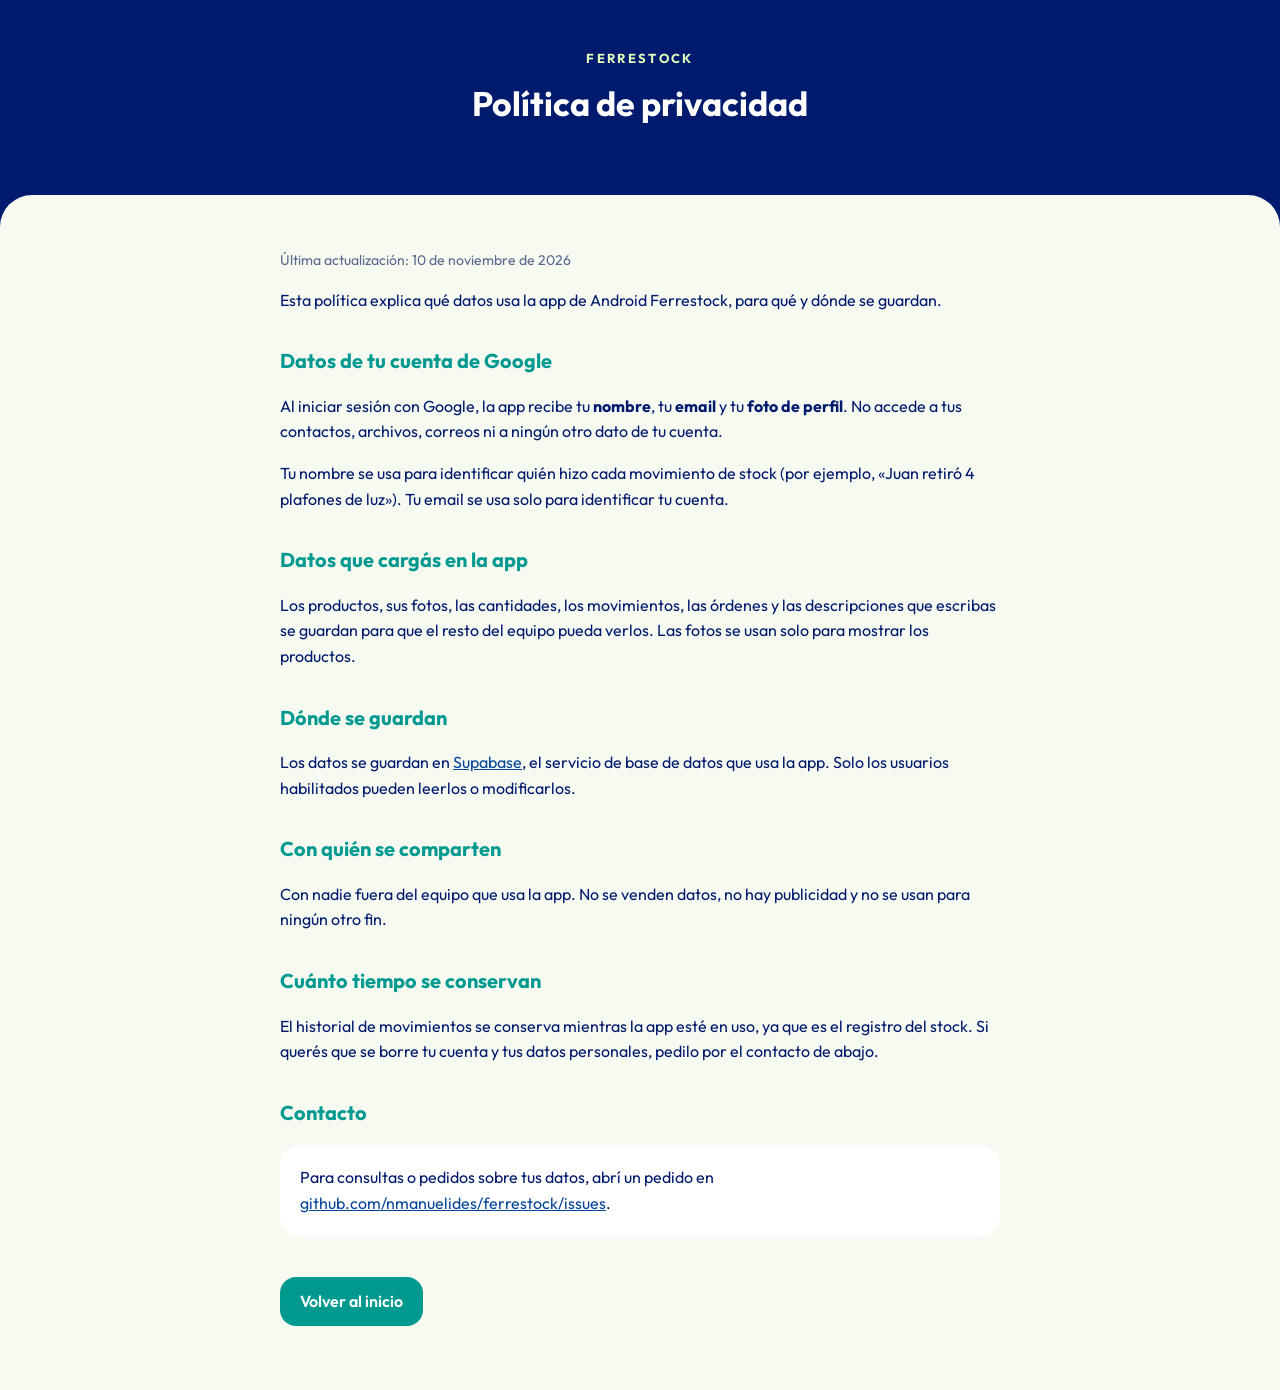
==== docs/privacidad.html @ d98bf33c "Add GitHub Pages home and privacy policy pages Google requires a home page and privacy policy link o" ====
<!doctype html>
<html lang="es">
<head>
  <meta charset="utf-8">
  <meta name="viewport" content="width=device-width, initial-scale=1">
  <title>Privacidad · Ferrestock</title>
  <link rel="stylesheet" href="style.css">
</head>
<body>
  <header>
    <div class="tag">FERRESTOCK</div>
    <h1>Política de privacidad</h1>
  </header>
  <main>
    <div class="wrap">
      <p class="muted">Última actualización: 10 de noviembre de 2026</p>

      <p>
        Esta política explica qué datos usa la app de Android Ferrestock, para
        qué y dónde se guardan.
      </p>

      <h2>Datos de tu cuenta de Google</h2>
      <p>
        Al iniciar sesión con Google, la app recibe tu <strong>nombre</strong>,
        tu <strong>email</strong> y tu <strong>foto de perfil</strong>. No accede
        a tus contactos, archivos, correos ni a ningún otro dato de tu cuenta.
      </p>
      <p>
        Tu nombre se usa para identificar quién hizo cada movimiento de stock
        (por ejemplo, «Juan retiró 4 plafones de luz»). Tu email se usa solo
        para identificar tu cuenta.
      </p>

      <h2>Datos que cargás en la app</h2>
      <p>
        Los productos, sus fotos, las cantidades, los movimientos, las órdenes
        y las descripciones que escribas se guardan para que el resto del equipo
        pueda verlos. Las fotos se usan solo para mostrar los productos.
      </p>

      <h2>Dónde se guardan</h2>
      <p>
        Los datos se guardan en <a href="https://supabase.com/privacy">Supabase</a>,
        el servicio de base de datos que usa la app. Solo los usuarios habilitados
        pueden leerlos o modificarlos.
      </p>

      <h2>Con quién se comparten</h2>
      <p>
        Con nadie fuera del equipo que usa la app. No se venden datos, no hay
        publicidad y no se usan para ningún otro fin.
      </p>

      <h2>Cuánto tiempo se conservan</h2>
      <p>
        El historial de movimientos se conserva mientras la app esté en uso, ya
        que es el registro del stock. Si querés que se borre tu cuenta y tus
        datos personales, pedilo por el contacto de abajo.
      </p>

      <h2>Contacto</h2>
      <div class="card">
        Para consultas o pedidos sobre tus datos, abrí un pedido en
        <a href="https://github.com/nmanuelides/ferrestock/issues">github.com/nmanuelides/ferrestock/issues</a>.
      </div>

      <nav>
        <a href="index.html">Volver al inicio</a>
      </nav>
    </div>
  </main>
</body>
</html>
---- docs/style.css ----
@import url("https://fonts.googleapis.com/css2?family=Outfit:wght@400;500;600;700&display=swap");

:root {
  --navy: #001a6e;
  --blue: #074799;
  --teal: #009990;
  --lime: #e1ffbb;
  --sheet: #f6faf0;
  --muted: #5a678f;
}

* { box-sizing: border-box; }

body {
  margin: 0;
  font-family: "Outfit", system-ui, sans-serif;
  background: var(--navy);
  color: var(--navy);
  line-height: 1.6;
}

header {
  padding: 48px 16px 64px;
  color: #fff;
  text-align: center;
}

header .tag {
  color: var(--lime);
  letter-spacing: 0.18em;
  font-weight: 700;
  font-size: 13px;
}

header h1 { margin: 8px 0 0; font-size: 34px; }

main {
  background: var(--sheet);
  border-radius: 32px 32px 0 0;
  padding: 40px 16px 64px;
  min-height: 60vh;
}

.wrap { max-width: 720px; margin: 0 auto; }

h2 { color: var(--teal); font-size: 20px; margin-top: 32px; }

a { color: var(--blue); }

.card {
  background: #fff;
  border-radius: 20px;
  padding: 20px;
  margin: 16px 0;
}

.muted { color: var(--muted); font-size: 14px; }

nav a {
  display: inline-block;
  margin: 24px 12px 0 0;
  padding: 12px 20px;
  border-radius: 16px;
  background: var(--teal);
  color: #fff;
  text-decoration: none;
  font-weight: 600;
}
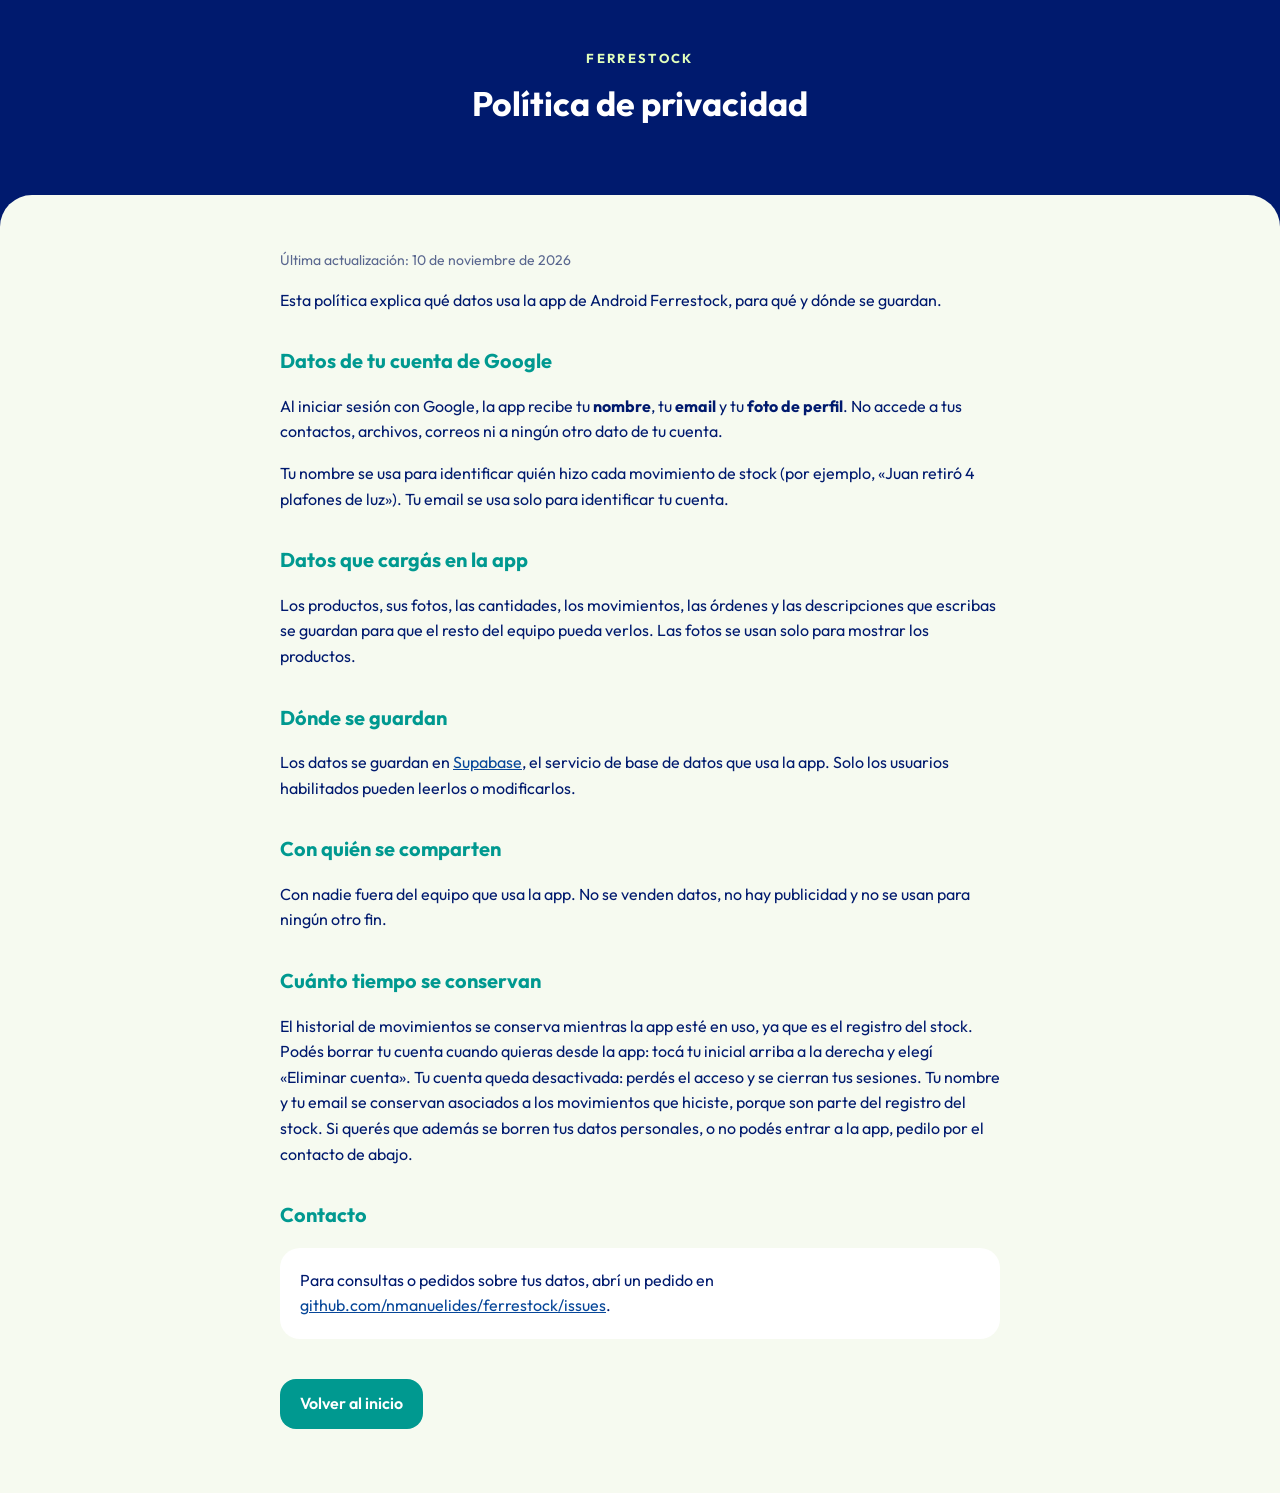
==== commit 82cb1ca3: "Add account deletion (deactivation) and tone down white in the UI - "Eliminar cuenta" in the account" ====
--- a/docs/privacidad.html
+++ b/docs/privacidad.html
@@ -55,8 +55,13 @@
       <h2>Cuánto tiempo se conservan</h2>
       <p>
         El historial de movimientos se conserva mientras la app esté en uso, ya
-        que es el registro del stock. Si querés que se borre tu cuenta y tus
-        datos personales, pedilo por el contacto de abajo.
+        que es el registro del stock. Podés borrar tu cuenta cuando quieras
+        desde la app: tocá tu inicial arriba a la derecha y elegí
+        «Eliminar cuenta». Tu cuenta queda desactivada: perdés el acceso y se
+        cierran tus sesiones. Tu nombre y tu email se conservan asociados a
+        los movimientos que hiciste, porque son parte del registro del stock.
+        Si querés que además se borren tus datos personales, o no podés entrar
+        a la app, pedilo por el contacto de abajo.
       </p>
 
       <h2>Contacto</h2>
